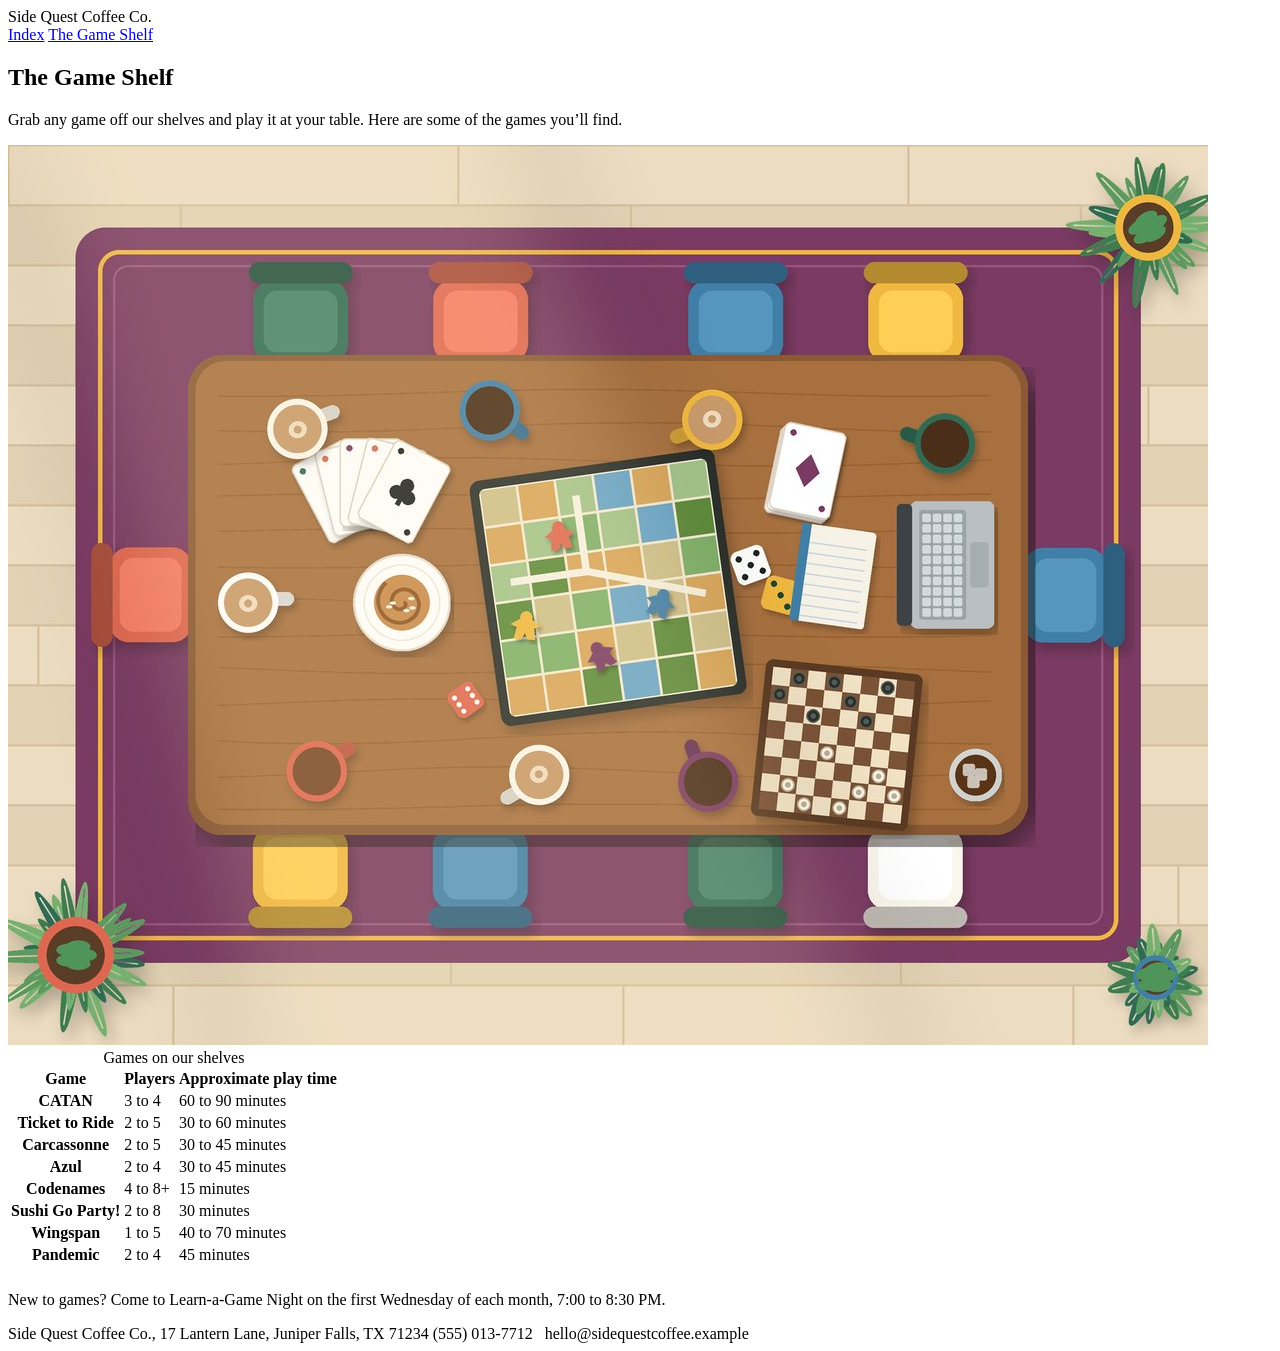
==== games (2).html @ 74a7d33c "Add files via upload Add initial Side Quest index and game pages of website," ====
<!DOCTYPE html>
<html lang="en">
<head>
  <meta charset="UTF-8">
  <meta name="viewport" content="width=device-width, initial-scale=1">
  <title>The Game Shelf | Side Quest Coffee Co.</title>
  <meta name="description" content="Games at Side Quest Coffee Co., with player counts and approximate play times.">
  <link rel="preconnect" href="https://fonts.googleapis.com">
  <link rel="preconnect" href="https://fonts.gstatic.com" crossorigin>
  <link href="https://fonts.googleapis.com/css2?family=DM+Sans:wght@400;500;700&family=Young+Serif&display=swap" rel="stylesheet">
  <link rel="stylesheet" href="style.css">
</head>
<body>
  <header class="site-header">
    <div class="wrap">
      <span class="logo">Side Quest Coffee Co.</span>
      <nav aria-label="Main">
        <a href="index.html">Index</a>
        <a href="games.html" aria-current="page">The Game Shelf</a>
      </nav>
    </div>
  </header>

  <main class="wrap">
    <section class="intro intro-split">
      <div>
        <h1>The Game Shelf</h1>
        <p>Grab any game off our shelves and play it at your table. Here are some of the games you&rsquo;ll find.</p>
      </div>
      <img class="feature-img" src="[data-uri]" alt="Illustration of the community table seen from above, with mismatched chairs, coffee mugs, cards, dice, a board game, and a chess board." width="1200" height="900">
    </section>

    <section class="panel">
      <div class="table-wrap">
        <table class="games">
          <caption>Games on our shelves</caption>
          <thead>
            <tr><th scope="col">Game</th><th scope="col">Players</th><th scope="col">Approximate play time</th></tr>
          </thead>
          <tbody>
            <tr><th scope="row">CATAN</th><td>3 to 4</td><td>60 to 90 minutes</td></tr>
            <tr><th scope="row">Ticket to Ride</th><td>2 to 5</td><td>30 to 60 minutes</td></tr>
            <tr><th scope="row">Carcassonne</th><td>2 to 5</td><td>30 to 45 minutes</td></tr>
            <tr><th scope="row">Azul</th><td>2 to 4</td><td>30 to 45 minutes</td></tr>
            <tr><th scope="row">Codenames</th><td>4 to 8+</td><td>15 minutes</td></tr>
            <tr><th scope="row">Sushi Go Party!</th><td>2 to 8</td><td>30 minutes</td></tr>
            <tr><th scope="row">Wingspan</th><td>1 to 5</td><td>40 to 70 minutes</td></tr>
            <tr><th scope="row">Pandemic</th><td>2 to 4</td><td>45 minutes</td></tr>
          </tbody>
        </table>
      </div>
    </section>

    <p style="margin-top:1.5rem">New to games? Come to Learn-a-Game Night on the first Wednesday of each month, 7:00 to 8:30 PM.</p>
  </main>

  <footer class="site-footer">
    <div class="wrap">
      <span>Side Quest Coffee Co., 17 Lantern Lane, Juniper Falls, TX 71234</span>
      <span>(555) 013-7712 &nbsp; hello@sidequestcoffee.example</span>
    </div>
  </footer>
</body>
</html>
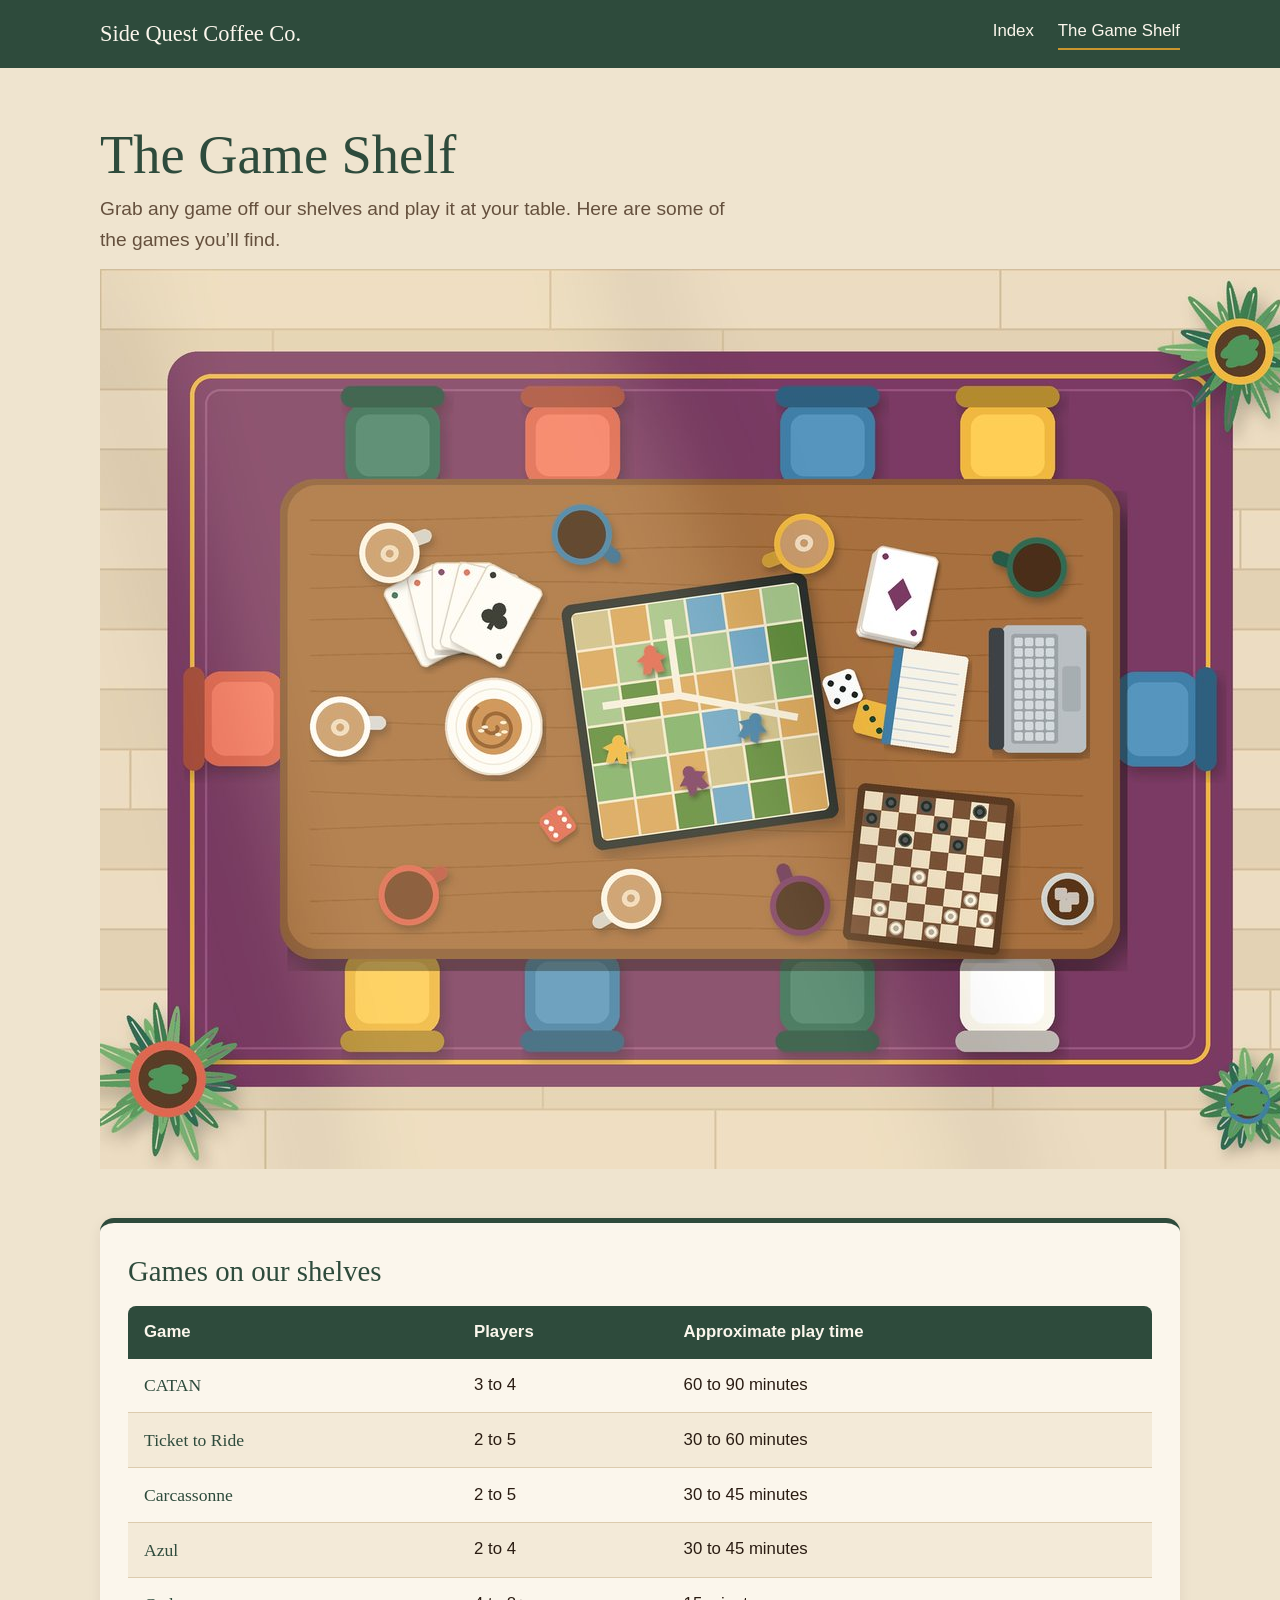
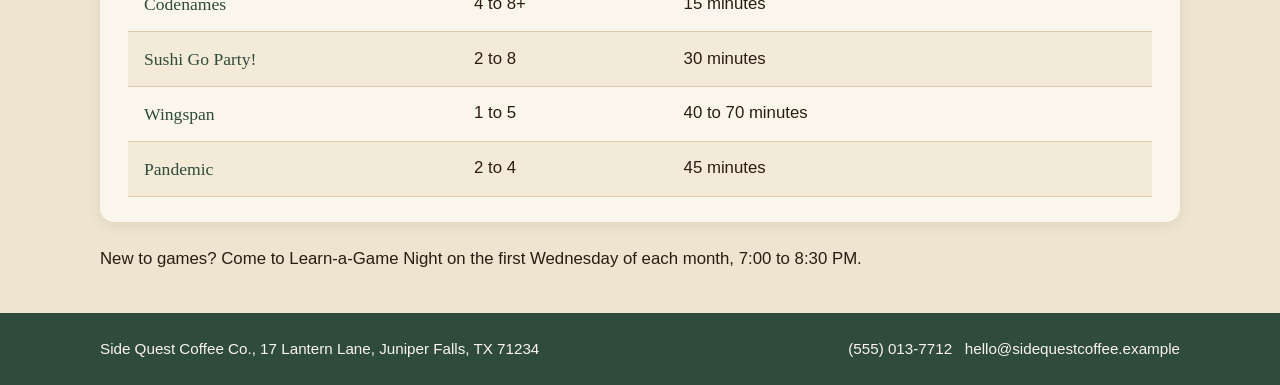
==== commit e01ad481: "Update games (2).html" ====
--- a/games (2).html
+++ b/games (2).html
@@ -8,15 +8,15 @@
   <link rel="preconnect" href="https://fonts.googleapis.com">
   <link rel="preconnect" href="https://fonts.gstatic.com" crossorigin>
   <link href="https://fonts.googleapis.com/css2?family=DM+Sans:wght@400;500;700&family=Young+Serif&display=swap" rel="stylesheet">
-  <link rel="stylesheet" href="style.css">
+  <link rel="stylesheet" href="style (1).css">
 </head>
 <body>
   <header class="site-header">
     <div class="wrap">
       <span class="logo">Side Quest Coffee Co.</span>
       <nav aria-label="Main">
-        <a href="index.html">Index</a>
-        <a href="games.html" aria-current="page">The Game Shelf</a>
+           <a href="index.html">Index</a>
+   <a href="games.html" aria-current="page">The Game Shelf</a>
       </nav>
     </div>
   </header>
--- a/style (1).css
+++ b/style (1).css
@@ -0,0 +1,117 @@
+/* Side Quest Coffee Co. — shared styles for index.html and games.html */
+
+:root {
+  --bg: #efe4cf;          /* page background, used on every page */
+  --card: #fbf6ec;        /* panels sitting on the background */
+  --green: #2e4b3c;       /* header, footer, headings */
+  --green-dark: #213a2e;
+  --brass: #c9952e;       /* buttons and accents */
+  --wood: #6b4429;
+  --red: #a9322a;         /* "Closed" */
+  --ink: #2a1c12;
+  --muted: #65503d;
+  --line: #dccbad;
+  --head: "Young Serif", Georgia, serif;
+  --body: "DM Sans", "Helvetica Neue", Arial, sans-serif;
+}
+
+* { box-sizing: border-box; }
+body {
+  margin: 0;
+  background: var(--bg);
+  color: var(--ink);
+  font-family: var(--body);
+  font-size: 1.05rem;
+  line-height: 1.6;
+}
+h1, h2, h3 { font-family: var(--head); font-weight: 400; line-height: 1.15; margin: 0 0 .5rem; color: var(--green); }
+h1 { font-size: clamp(2.2rem, 5vw, 3.4rem); }
+h2 { font-size: 1.8rem; }
+h3 { font-size: 1.25rem; }
+p { margin: 0 0 .8rem; }
+a { color: var(--green); font-weight: 700; }
+a:focus-visible { outline: 3px solid var(--brass); outline-offset: 2px; }
+
+.wrap { width: min(100% - 2.5rem, 1080px); margin-inline: auto; }
+
+/* Header */
+.site-header { background: var(--green); color: var(--card); }
+.site-header .wrap {
+  display: flex; justify-content: space-between; align-items: center;
+  flex-wrap: wrap; gap: .75rem 2rem; padding-block: 1rem;
+}
+.logo { font-family: var(--head); font-size: 1.4rem; color: var(--card); text-decoration: none; font-weight: 400; }
+.site-header nav { display: flex; gap: 1.5rem; flex-wrap: wrap; }
+.site-header nav a { color: var(--card); text-decoration: none; font-weight: 500; padding-bottom: .2rem; border-bottom: 2px solid transparent; }
+.site-header nav a:hover, .site-header nav a[aria-current="page"] { border-bottom-color: var(--brass); }
+
+/* Intro */
+.intro { padding-block: 3.5rem 2.5rem; }
+.intro p { font-size: 1.2rem; max-width: 40rem; color: var(--muted); }
+.btn {
+  display: inline-block; margin-top: .75rem; margin-right: .5rem;
+  background: var(--brass); color: var(--ink);
+  padding: .7rem 1.4rem; border-radius: 999px; text-decoration: none;
+}
+.btn:hover { background: #dba940; }
+.btn-outline { background: transparent; border: 2px solid var(--green); color: var(--green); }
+.btn-outline:hover { background: var(--card); }
+
+/* Panels */
+.grid { display: grid; grid-template-columns: 1fr 1fr; gap: 1.5rem; margin-bottom: 1.5rem; }
+.panel {
+  background: var(--card);
+  border-radius: 14px;
+  border-top: 5px solid var(--green);
+  padding: 1.6rem 1.75rem;
+  box-shadow: 0 4px 14px rgba(42, 28, 18, .07);
+}
+.panel.accent { border-top-color: var(--brass); }
+
+/* Hours */
+.hours { width: 100%; border-collapse: collapse; }
+.hours th, .hours td { text-align: left; padding: .45rem 0; border-bottom: 1px dashed var(--line); }
+.hours td { text-align: right; }
+.hours tr:last-child th, .hours tr:last-child td { border-bottom: 0; }
+.hours .closed th, .hours .closed td { color: var(--red); font-weight: 700; }
+
+/* Contact */
+.contact { list-style: none; margin: 0 0 1rem; padding: 0; }
+.contact li { padding: .35rem 0; }
+.contact span { display: inline-block; width: 4.5rem; color: var(--muted); }
+.note { font-size: .95rem; color: var(--muted); margin: 0; }
+
+/* Menu */
+.menu { list-style: none; margin: 0; padding: 0; }
+.menu li { display: flex; gap: .5rem; align-items: baseline; padding: .3rem 0; }
+.menu .dots { flex: 1; border-bottom: 2px dotted var(--line); }
+.menu .price { font-weight: 700; color: var(--green); }
+
+/* Events */
+.events { list-style: none; margin: 0; padding: 0; }
+.events li { padding: .6rem 0; border-bottom: 1px dashed var(--line); }
+.events li:last-child { border-bottom: 0; }
+.events strong { display: block; color: var(--green); font-size: 1.05rem; }
+.events .when { color: var(--wood); font-weight: 700; font-size: .95rem; }
+
+/* Game table */
+.table-wrap { overflow-x: auto; }
+.games { width: 100%; border-collapse: collapse; min-width: 30rem; }
+.games caption { text-align: left; font-family: var(--head); font-size: 1.8rem; color: var(--green); padding-bottom: .75rem; }
+.games th, .games td { text-align: left; padding: .8rem 1rem; }
+.games thead th { background: var(--green); color: var(--card); font-weight: 700; }
+.games thead th:first-child { border-radius: 8px 0 0 0; }
+.games thead th:last-child { border-radius: 0 8px 0 0; }
+.games tbody tr:nth-child(even) { background: #f3ead8; }
+.games tbody th { font-family: var(--head); font-weight: 400; color: var(--green); font-size: 1.1rem; }
+.games tbody tr { border-bottom: 1px solid var(--line); }
+
+/* Footer */
+.site-footer { background: var(--green); color: var(--card); margin-top: 2.5rem; }
+.site-footer .wrap { display: flex; justify-content: space-between; flex-wrap: wrap; gap: .5rem 2rem; padding-block: 1.5rem; font-size: .95rem; }
+.site-footer a { color: var(--card); }
+
+@media (max-width: 760px) {
+  .grid { grid-template-columns: 1fr; }
+  .intro { padding-block: 2.5rem 1.5rem; }
+}
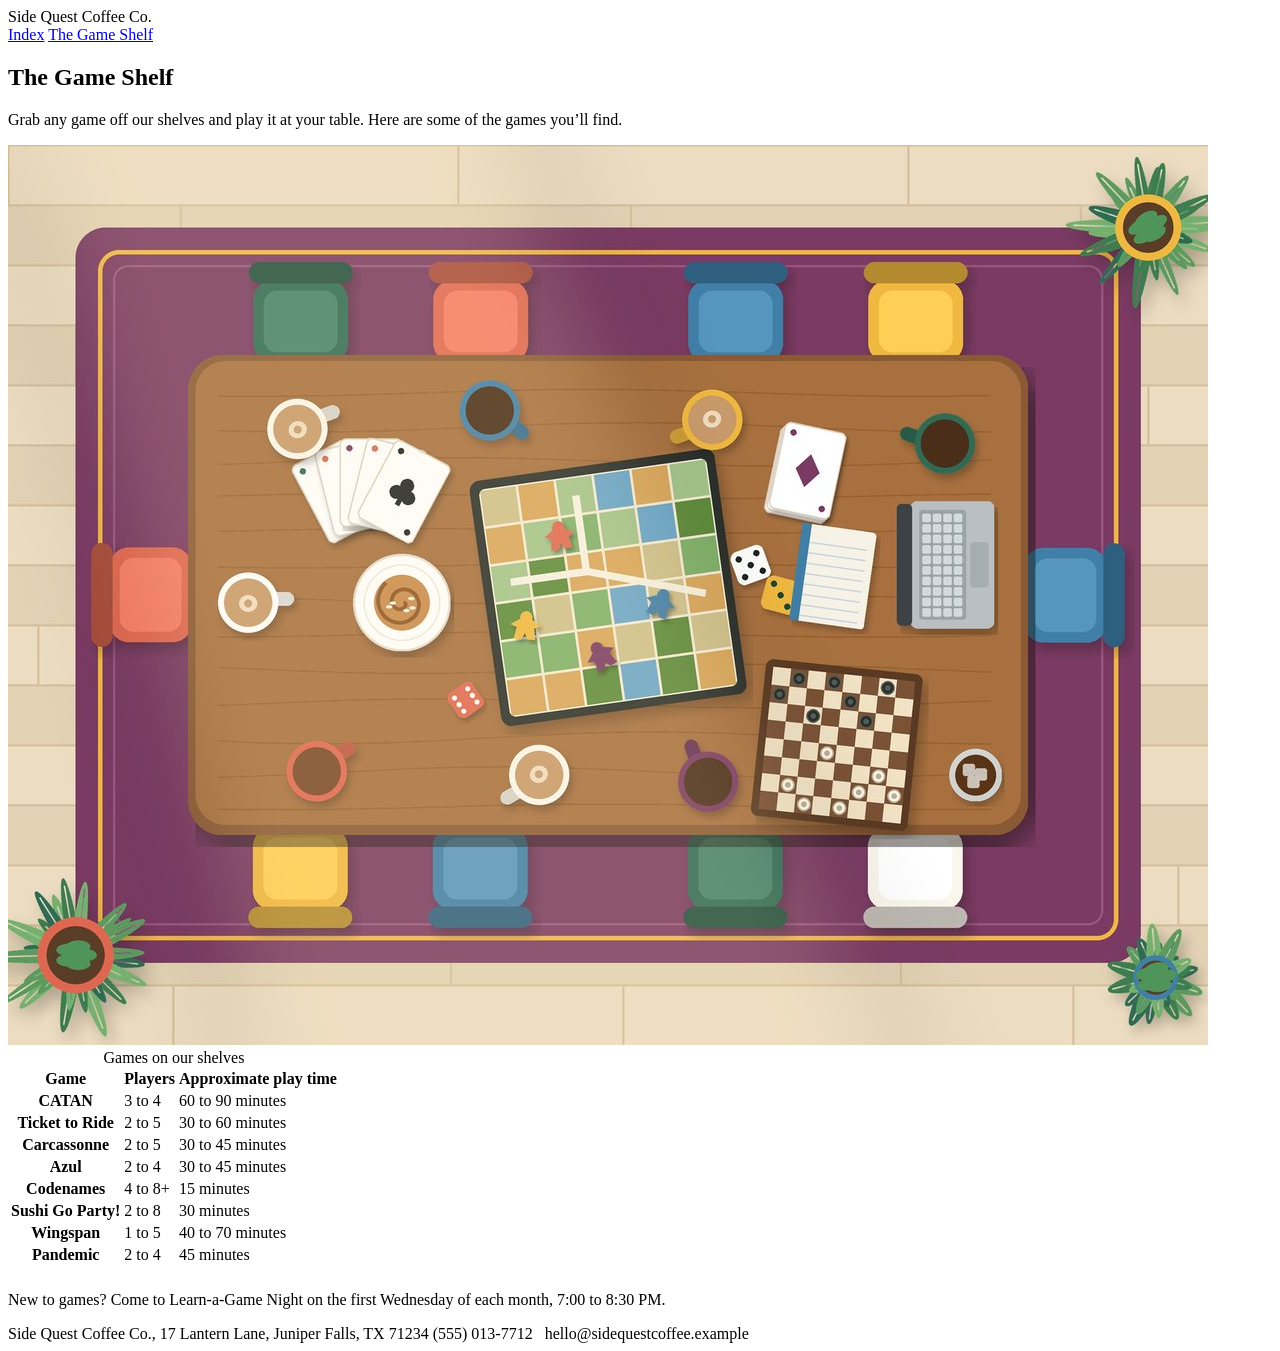
==== commit 8ad5edf8: "Add files via upload Adding original website with HTML changed to accommodate the names of the other" ====
--- a/games (2).html
+++ b/games (2).html
@@ -1,22 +1,22 @@
 <!DOCTYPE html>
-<html lang="en">
-<head>
-  <meta charset="UTF-8">
+<!-- saved from url=(0049)file:///C:/Users/mgmos/Downloads/games%20(2).html -->
+<html lang="en"><head><meta http-equiv="Content-Type" content="text/html; charset=UTF-8">
+  
   <meta name="viewport" content="width=device-width, initial-scale=1">
   <title>The Game Shelf | Side Quest Coffee Co.</title>
   <meta name="description" content="Games at Side Quest Coffee Co., with player counts and approximate play times.">
-  <link rel="preconnect" href="https://fonts.googleapis.com">
-  <link rel="preconnect" href="https://fonts.gstatic.com" crossorigin>
-  <link href="https://fonts.googleapis.com/css2?family=DM+Sans:wght@400;500;700&family=Young+Serif&display=swap" rel="stylesheet">
-  <link rel="stylesheet" href="style (1).css">
+  <link rel="preconnect" href="https://fonts.googleapis.com/">
+  <link rel="preconnect" href="https://fonts.gstatic.com/" crossorigin="">
+  <link href="./games (2)_files/css2" rel="stylesheet">
+  <link rel="stylesheet" href="file:///C:/Users/mgmos/Downloads/style%20(1).css">
 </head>
 <body>
   <header class="site-header">
     <div class="wrap">
       <span class="logo">Side Quest Coffee Co.</span>
       <nav aria-label="Main">
-           <a href="index.html">Index</a>
-   <a href="games.html" aria-current="page">The Game Shelf</a>
+        <a href="file:///C:/Users/mgmos/Downloads/index.html">Index</a>
+        <a href="file:///C:/Users/mgmos/Downloads/games%20(2).html" aria-current="page">The Game Shelf</a>
       </nav>
     </div>
   </header>
@@ -25,7 +25,7 @@
     <section class="intro intro-split">
       <div>
         <h1>The Game Shelf</h1>
-        <p>Grab any game off our shelves and play it at your table. Here are some of the games you&rsquo;ll find.</p>
+        <p>Grab any game off our shelves and play it at your table. Here are some of the games you’ll find.</p>
       </div>
       <img class="feature-img" src="[data-uri]" alt="Illustration of the community table seen from above, with mismatched chairs, coffee mugs, cards, dice, a board game, and a chess board." width="1200" height="900">
     </section>
@@ -60,5 +60,6 @@
       <span>(555) 013-7712 &nbsp; hello@sidequestcoffee.example</span>
     </div>
   </footer>
-</body>
-</html>
+
+
+</body></html>
